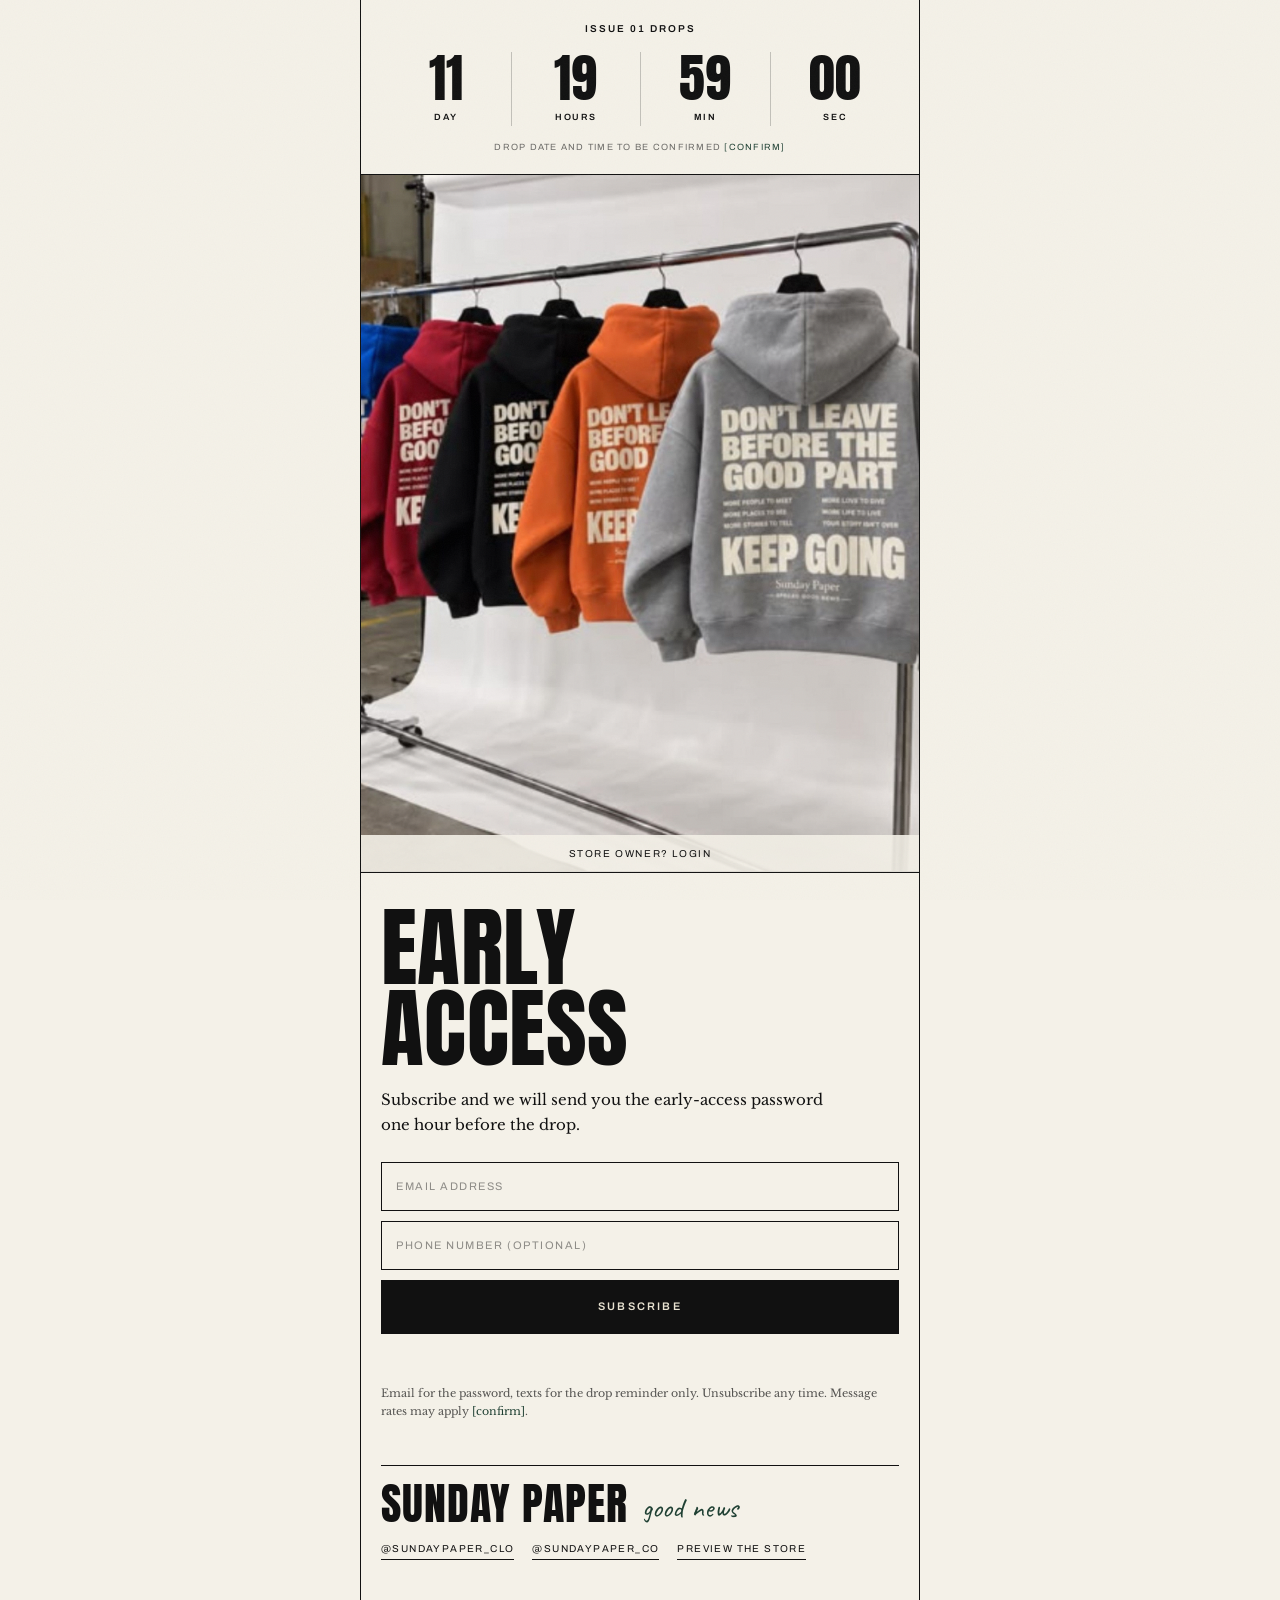
==== locked.html @ 2617ee7b "Preview build: site files only (no lead notes, no brief, no source originals)" ====
<!DOCTYPE html>
<html lang="en">
<head>
<meta charset="utf-8">
<meta name="viewport" content="width=device-width, initial-scale=1">
<title>Sunday Paper — Early Access</title>
<meta name="description" content="Issue 01 drops soon. Subscribe for the early-access password.">
<meta name="robots" content="noindex, nofollow">
<link rel="preconnect" href="https://fonts.googleapis.com">
<link rel="preconnect" href="https://fonts.gstatic.com" crossorigin>
<link href="https://fonts.googleapis.com/css2?family=Anton&family=Archivo:wght@400;500;600&family=Caveat:wght@400;500&family=Libre+Baskerville:ital,wght@0,400;0,700;1,400&family=Playfair+Display:ital,wght@0,400;0,700;0,900;1,400&display=swap" rel="stylesheet">
<link rel="stylesheet" href="styles.css">
</head>
<body data-page="locked">

<main class="locked">

  <!-- countdown -->
  <section class="locked__count">
    <p class="kicker locked__count-label">Issue 01 Drops</p>
    <div class="countdown" id="countdown">
      <div class="countdown__unit"><span class="countdown__num" id="cdDays">00</span><span class="countdown__lbl">Day</span></div>
      <div class="countdown__unit"><span class="countdown__num" id="cdHours">00</span><span class="countdown__lbl">Hours</span></div>
      <div class="countdown__unit"><span class="countdown__num" id="cdMins">00</span><span class="countdown__lbl">Min</span></div>
      <div class="countdown__unit"><span class="countdown__num" id="cdSecs">00</span><span class="countdown__lbl">Sec</span></div>
    </div>
    <p class="locked__count-note">Drop date and time to be confirmed <em>[confirm]</em></p>
  </section>

  <!-- campaign image -->
  <section class="locked__image">
    <div id="lockedImage"></div>
    <a class="locked__login" href="#" id="ownerLogin">Store owner? Login</a>
  </section>

  <!-- signup panel -->
  <section class="locked__panel">
    <h1 class="block-head locked__head">Early<br>Access</h1>
    <p class="locked__copy">Subscribe and we will send you the early-access password one hour before the drop.</p>

    <form class="stack-form" id="earlyForm" novalidate>
      <label class="visually-hidden" for="earlyEmail">Email address</label>
      <input type="email" id="earlyEmail" placeholder="EMAIL ADDRESS" autocomplete="email" required>
      <label class="visually-hidden" for="earlyPhone">Phone number</label>
      <input type="tel" id="earlyPhone" placeholder="PHONE NUMBER (OPTIONAL)" autocomplete="tel">
      <button class="btn btn--solid" type="submit">Subscribe</button>
    </form>
    <p class="form-msg" id="earlyMsg" role="status"></p>

    <p class="locked__fine">Email for the password, texts for the drop reminder only. Unsubscribe any time. Message rates may apply <em>[confirm]</em>.</p>

    <div class="locked__foot">
      <span class="locked__wordmark">Sunday Paper</span>
      <span class="script">good news</span>
    </div>
    <p class="locked__socials">
      <a href="https://instagram.com/sundaypaper_clo" target="_blank" rel="noopener">@sundaypaper_clo</a>
      <a href="https://tiktok.com/@sundaypaper_co" target="_blank" rel="noopener">@sundaypaper_co</a>
      <a href="index.html">Preview the store</a>
    </p>
  </section>

</main>

<script src="script.js"></script>
</body>
</html>
---- styles.css ----
/* ============================================================
   SUNDAY PAPER — storefront prototype
   Newsprint ground, hairline rules, no gradients / shadows / radii.
   ============================================================ */

/* ---------- tokens ---------- */
:root{
  --paper:#f4f1e8;
  --ink:#111111;
  --cream:#e8e2d0;
  --grey:#9a9a97;
  --forest:#1f4033;
  --slot:#e6e2d8;

  --rule:1px solid var(--ink);
  --rule-soft:1px solid rgba(17,17,17,.22);

  --font-block:'Anton','Haettenschweiler','Arial Narrow',Impact,sans-serif;
  --font-news:'Playfair Display','Times New Roman',serif;
  --font-body:'Libre Baskerville','Georgia',serif;
  --font-label:'Archivo','Helvetica Neue',Arial,sans-serif;
  --font-script:'Caveat','Segoe Script',cursive;
  --font-mono:ui-monospace,'SFMono-Regular',Menlo,Consolas,'Courier New',monospace;

  --header-h:56px;
  --dateline-h:30px;
  --gut:24px;
  --maxw:1360px;
  --fade:140ms linear;
}

/* ---------- reset ---------- */
*,*::before,*::after{box-sizing:border-box}
html{-webkit-text-size-adjust:100%}
body{
  margin:0;
  background:var(--paper);
  color:var(--ink);
  font-family:var(--font-body);
  font-size:16px;
  line-height:1.75;
  -webkit-font-smoothing:antialiased;
}
img{max-width:100%;display:block}
button{font:inherit;color:inherit;background:none;border:0;padding:0;cursor:pointer}
input{font:inherit;color:inherit}
a{color:inherit;text-decoration:none}
h1,h2,h3,h4,p,figure,ul,ol{margin:0}
ul{list-style:none;padding:0}
svg{fill:none;stroke:currentColor;stroke-width:1.2;stroke-linecap:square}

/* paper grain — stays under 4% */
body::after{
  content:"";position:fixed;inset:0;z-index:60;pointer-events:none;opacity:.035;
  background-image:url("data:image/svg+xml,%3Csvg xmlns='http://www.w3.org/2000/svg' width='160' height='160'%3E%3Cfilter id='n'%3E%3CfeTurbulence type='fractalNoise' baseFrequency='.85' numOctaves='3'/%3E%3C/filter%3E%3Crect width='160' height='160' filter='url(%23n)'/%3E%3C/svg%3E");
}

::selection{background:var(--ink);color:var(--cream)}
:focus-visible{outline:2px solid var(--forest);outline-offset:2px}

.visually-hidden{position:absolute;width:1px;height:1px;overflow:hidden;clip:rect(0 0 0 0);white-space:nowrap}
.skip-link{position:absolute;left:-9999px;top:0;background:var(--ink);color:var(--cream);padding:10px 16px;z-index:100}
.skip-link:focus{left:0}

/* ---------- type utilities ---------- */
.kicker{
  font-family:var(--font-label);font-size:10px;font-weight:600;
  letter-spacing:.2em;text-transform:uppercase;line-height:1.4;margin:0;
}
.label{
  font-family:var(--font-label);font-size:11px;font-weight:500;
  letter-spacing:.14em;text-transform:uppercase;line-height:1.5;
}
.script{font-family:var(--font-script);font-size:26px;line-height:1;letter-spacing:.01em}
.block-head{
  font-family:var(--font-block);font-weight:400;text-transform:uppercase;
  line-height:.92;letter-spacing:.005em;
}
.news-head{
  font-family:var(--font-news);font-weight:900;text-transform:uppercase;
  line-height:1.02;letter-spacing:-.01em;
}
.dateline-text{
  font-family:var(--font-news);font-size:12px;letter-spacing:.14em;
  text-transform:uppercase;font-style:italic;
}
.measure{max-width:65ch}

/* ---------- shell ---------- */
.wrap{max-width:var(--maxw);margin:0 auto;padding:0 var(--gut)}
.rule-top{border-top:var(--rule)}
.section{padding:56px 0}

/* section front: rule, small caps label, rule */
.section-front{display:flex;align-items:center;gap:16px;padding:18px 0 22px}
.section-front::before,.section-front::after{content:"";flex:1;height:1px;background:var(--ink)}
.section-front span{
  font-family:var(--font-news);font-size:13px;letter-spacing:.24em;
  text-transform:uppercase;font-weight:700;white-space:nowrap;
}

/* ---------- header ---------- */
.bar{
  position:sticky;top:0;z-index:50;background:var(--paper);
  border-bottom:var(--rule);height:var(--header-h);
}
.bar__inner{
  max-width:var(--maxw);margin:0 auto;padding:0 var(--gut);height:100%;
  display:flex;align-items:center;justify-content:space-between;gap:24px;
}
.lockup{display:flex;align-items:center;height:22px;flex:0 0 auto}
.lockup__type{
  font-family:var(--font-block);font-size:21px;line-height:22px;
  text-transform:uppercase;letter-spacing:.055em;white-space:nowrap;
}
.nav{display:flex;gap:22px;margin-left:auto}
.nav a{
  font-family:var(--font-label);font-size:11px;font-weight:500;letter-spacing:.16em;
  text-transform:uppercase;padding:4px 0;border-bottom:1px solid transparent;
  transition:color var(--fade),border-color var(--fade);
}
.nav a:hover,.nav a.is-active{color:var(--forest);border-bottom-color:var(--forest)}
.utility{display:flex;align-items:center;gap:14px}
.icon-btn{width:28px;height:28px;display:grid;place-items:center;position:relative;transition:color var(--fade)}
.icon-btn:hover{color:var(--forest)}
.icon-btn svg{width:19px;height:19px}
.icon-btn--menu{display:none}
.cart-count{
  position:absolute;top:-2px;right:-6px;min-width:15px;height:15px;padding:0 3px;
  background:var(--ink);color:var(--cream);font-family:var(--font-label);
  font-size:9px;letter-spacing:.04em;display:grid;place-items:center;
}

/* ---------- dateline ---------- */
.dateline{
  position:sticky;top:var(--header-h);z-index:49;background:var(--paper);
  border-bottom:var(--rule);height:var(--dateline-h);
  display:grid;grid-template-columns:1fr 1fr 1fr;align-items:center;
}
.dateline__cell{
  font-family:var(--font-news);font-size:11px;letter-spacing:.2em;
  text-transform:uppercase;text-align:center;font-variant:small-caps;
  padding:0 8px;overflow:hidden;white-space:nowrap;text-overflow:ellipsis;
}
.dateline__cell + .dateline__cell{border-left:var(--rule)}

/* ---------- mobile nav ---------- */
.mobile-nav{
  position:fixed;top:calc(var(--header-h) + var(--dateline-h));left:0;right:0;z-index:48;
  background:var(--paper);border-bottom:var(--rule);padding:8px var(--gut) 20px;
}
.mobile-nav a{
  display:block;padding:12px 0;border-bottom:var(--rule-soft);
  font-family:var(--font-label);font-size:13px;letter-spacing:.16em;text-transform:uppercase;
}

/* ---------- image placeholders ---------- */
.image-slot{
  position:relative;width:100%;background:var(--slot);
  aspect-ratio:var(--ratio,3 / 4);display:flex;align-items:center;justify-content:center;
  overflow:hidden;
}
.image-slot::after{content:"";position:absolute;inset:0;border:var(--rule);pointer-events:none}
.image-slot__cap{
  font-family:var(--font-mono);font-size:10px;letter-spacing:.1em;text-transform:uppercase;
  text-align:center;line-height:1.7;padding:0 14px;max-width:92%;color:rgba(17,17,17,.75);
}
.image-slot img{width:100%;height:100%;object-fit:cover}

/* ---------- buttons & links ---------- */
.btn{
  display:block;width:100%;text-align:center;padding:16px 20px;border:var(--rule);
  font-family:var(--font-label);font-size:11px;font-weight:600;letter-spacing:.2em;
  text-transform:uppercase;transition:background var(--fade),color var(--fade);
}
.btn--solid{background:var(--ink);color:var(--cream);border-color:var(--ink)}
.btn--solid:hover{background:var(--forest);border-color:var(--forest)}
.btn--ghost:hover{background:var(--ink);color:var(--cream)}
.btn[disabled]{opacity:.45;cursor:not-allowed}
.text-link{
  font-family:var(--font-label);font-size:11px;font-weight:600;letter-spacing:.2em;
  text-transform:uppercase;border-bottom:var(--rule);padding-bottom:3px;display:inline-block;
  transition:color var(--fade),border-color var(--fade);
}
.text-link:hover{color:var(--forest);border-bottom-color:var(--forest)}
.text-btn{
  font-family:var(--font-label);font-size:10px;font-weight:600;letter-spacing:.18em;
  text-transform:uppercase;border-bottom:var(--rule);padding-bottom:2px;
}
.text-btn:hover{color:var(--forest);border-bottom-color:var(--forest)}

/* ---------- forms ---------- */
input[type=email],input[type=text],input[type=tel],input[type=password],input[type=search]{
  width:100%;padding:14px 14px;background:transparent;border:var(--rule);border-radius:0;
  font-family:var(--font-label);font-size:11px;letter-spacing:.14em;text-transform:uppercase;
}
input::placeholder{color:rgba(17,17,17,.45)}
input.is-error{border-color:#8a2318;color:#8a2318}
.stack-form{display:grid;gap:10px}
.inline-form{display:flex;border:var(--rule);max-width:380px}
.inline-form input{border:0;flex:1}
.inline-form button{
  width:54px;display:grid;place-items:center;border-left:var(--rule);
  transition:background var(--fade),color var(--fade);
}
.inline-form button:hover{background:var(--ink);color:var(--cream)}
.inline-form button svg{width:22px;height:14px}
.form-msg{
  min-height:24px;margin-top:10px;font-family:var(--font-label);font-size:11px;
  letter-spacing:.12em;text-transform:uppercase;
}
.form-msg--err{color:#8a2318}
.form-msg--ok{display:flex;align-items:baseline;gap:10px;text-transform:none;letter-spacing:0;font-family:var(--font-body);font-size:14px}
.form-msg--ok .script{font-size:28px;color:var(--forest)}

/* ============================================================
   HOME
   ============================================================ */
.masthead{padding:52px 0 26px;text-align:center;border-bottom:var(--rule)}
.masthead__rule{height:1px;background:var(--ink);margin:0 auto}
.masthead__word{
  font-family:var(--font-block);font-size:clamp(46px,13.2vw,188px);line-height:.88;
  text-transform:uppercase;letter-spacing:.015em;padding:18px 0 14px;white-space:nowrap;
}
.masthead__tag{
  font-family:var(--font-news);font-size:clamp(11px,1.5vw,15px);letter-spacing:.34em;
  text-transform:uppercase;font-variant:small-caps;padding-top:16px;
}
.campaign{border-bottom:var(--rule)}
.campaign .image-slot::after{border-left:0;border-right:0;border-top:0}
.campaign__link{text-align:center;padding:26px 0;border-bottom:var(--rule)}

/* lead story */
.lead{display:grid;grid-template-columns:minmax(0,1fr) minmax(0,1fr);border-bottom:var(--rule)}
.lead__media{border-right:var(--rule);padding:32px;display:flex;align-items:center;justify-content:center}
.lead__media .image-slot{max-width:520px}
.lead__body{padding:40px 44px 44px;display:flex;flex-direction:column;justify-content:center}
.lead__kicker{margin-bottom:20px}
.lead__head{font-size:clamp(34px,4.6vw,66px);margin-bottom:26px}
.lead__list{
  display:grid;grid-template-columns:1fr 1fr;gap:6px 24px;
  border-top:var(--rule);border-bottom:var(--rule);padding:18px 0;margin-bottom:26px;
}
.lead__list li{
  font-family:var(--font-label);font-size:11px;font-weight:500;letter-spacing:.14em;
  text-transform:uppercase;line-height:1.9;
}
.lead__keep{font-size:clamp(40px,6vw,84px);color:var(--forest);margin-bottom:18px}
.lead__signoff{
  display:flex;align-items:center;gap:14px;
  font-family:var(--font-news);font-size:12px;letter-spacing:.26em;text-transform:uppercase;
  padding-bottom:28px;
}
.lead__signoff::after{content:"";flex:1;height:1px;background:var(--ink)}

/* colorway rack */
.rack{border-bottom:var(--rule);padding:0}
.rack__cap{
  text-align:center;padding:14px 16px;border-top:var(--rule);
  font-family:var(--font-label);font-size:10px;letter-spacing:.2em;text-transform:uppercase;
}

/* editorial band */
.editorial{background:var(--forest);color:var(--cream);padding:clamp(56px,9vw,120px) 0}
.editorial__inner{max-width:var(--maxw);margin:0 auto;padding:0 var(--gut)}
.editorial__kicker{opacity:.6;margin-bottom:26px}
.editorial__head{font-size:clamp(40px,8.4vw,132px)}

/* ============================================================
   PRODUCT GRID
   ============================================================ */
.filter-bar{
  position:sticky;top:calc(var(--header-h) + var(--dateline-h));z-index:45;
  background:var(--paper);border-bottom:var(--rule);
}
.filter-bar__inner{
  max-width:var(--maxw);margin:0 auto;padding:12px var(--gut);
  display:flex;align-items:center;gap:22px;
}
.filter-bar__count{margin-left:auto}
.dropdown{position:relative}
.dropdown__btn{
  font-family:var(--font-label);font-size:11px;font-weight:600;letter-spacing:.18em;
  text-transform:uppercase;display:flex;align-items:center;gap:8px;
}
.dropdown__btn:hover{color:var(--forest)}
.dropdown__btn svg{width:9px;height:9px}
.dropdown__panel{
  position:absolute;top:calc(100% + 12px);left:0;min-width:230px;background:var(--paper);
  border:var(--rule);padding:16px;z-index:46;
}
.dropdown__panel[hidden]{display:none}
.dropdown__group + .dropdown__group{margin-top:16px;padding-top:16px;border-top:var(--rule-soft)}
.dropdown__opt{
  display:flex;align-items:center;gap:10px;padding:5px 0;width:100%;text-align:left;
  font-family:var(--font-label);font-size:11px;letter-spacing:.12em;text-transform:uppercase;
}
.dropdown__opt:hover{color:var(--forest)}
.dropdown__box{width:11px;height:11px;border:var(--rule);flex:0 0 auto}
.dropdown__opt[aria-checked=true] .dropdown__box{background:var(--ink)}
.dropdown__clear{margin-top:14px;padding-top:14px;border-top:var(--rule-soft)}

.grid{
  display:grid;grid-template-columns:repeat(4,minmax(0,1fr));
  border-top:var(--rule);border-left:var(--rule);
}
.grid--4{grid-template-columns:repeat(4,minmax(0,1fr))}
.tile{
  border-right:var(--rule);border-bottom:var(--rule);padding:18px;
  display:flex;flex-direction:column;min-width:0;
}
.tile__media{position:relative;margin-bottom:14px}
.tile__media .image-slot{aspect-ratio:3 / 4}
.tile__flag{
  position:absolute;top:8px;left:8px;z-index:2;background:var(--paper);padding:3px 6px;
  font-family:var(--font-label);font-size:9px;font-weight:600;letter-spacing:.18em;text-transform:uppercase;
}
.tile__flag--sale{background:var(--forest);color:var(--cream)}
.tile__star{position:absolute;top:8px;right:8px;z-index:2;width:22px;height:22px;display:grid;place-items:center}
.tile__star svg{width:16px;height:16px;fill:none;transition:fill var(--fade)}
.tile__star[aria-pressed=true] svg{fill:var(--ink)}
.tile__add{
  position:absolute;left:8px;bottom:8px;z-index:2;width:24px;height:24px;
  border:var(--rule);background:var(--paper);display:grid;place-items:center;
  font-family:var(--font-label);font-size:14px;line-height:1;
  transition:background var(--fade),color var(--fade);
}
.tile__add:hover{background:var(--ink);color:var(--cream)}
.tile__dots{position:absolute;right:8px;bottom:8px;z-index:2;display:flex;gap:5px}
.tile__dot{width:6px;height:6px;border-radius:50%;border:1px solid var(--ink);background:transparent;padding:0}
.tile__dot.is-on{background:var(--ink)}
.tile--filler{padding:0}
.tile__name{
  display:block;font-family:var(--font-body);font-size:13px;line-height:1.5;margin-bottom:6px;
}
.tile__name:hover{color:var(--forest)}
.tile__price{font-family:var(--font-label);font-size:11px;letter-spacing:.14em;margin-bottom:10px}
.tile__swatches{display:flex;gap:6px;align-items:center;margin-top:auto;padding-top:6px}
.swatch{
  width:12px;height:12px;border-radius:50%;border:1px solid rgba(17,17,17,.5);display:block;padding:0;
}
.swatch--more{
  width:auto;height:12px;border:0;border-radius:0;font-family:var(--font-label);
  font-size:9px;letter-spacing:.08em;line-height:12px;
}
.grid-empty{padding:60px var(--gut);text-align:center}

.collection-head{padding:38px 0 6px}
.collection-head h1{font-size:clamp(32px,5vw,58px)}
.collection-head p{margin-top:12px;font-size:15px}

/* ============================================================
   PRODUCT DETAIL
   ============================================================ */
.pdp{display:grid;grid-template-columns:minmax(0,1.1fr) minmax(0,1fr);border-top:var(--rule)}
.pdp__media{border-right:var(--rule);padding:24px}
.pdp__media .image-slot{max-width:640px;margin-inline:auto}
.pdp__media > * + *{margin-top:24px}
.pdp__panel-wrap{padding:36px 40px 48px}
.pdp__panel{position:sticky;top:calc(var(--header-h) + var(--dateline-h) + 28px)}
.pdp__kicker{margin-bottom:16px}
.pdp__name{font-family:var(--font-news);font-size:clamp(26px,2.6vw,38px);font-weight:700;line-height:1.12}
.pdp__price{font-family:var(--font-label);font-size:13px;letter-spacing:.16em;margin:14px 0 26px}
.pdp__block{margin-bottom:24px}
.pdp__block-label{display:flex;justify-content:space-between;align-items:baseline;margin-bottom:12px}
.pdp__swatches{display:flex;gap:10px;flex-wrap:wrap}
.pdp__swatch{width:22px;height:22px;border-radius:50%;border:1px solid rgba(17,17,17,.45);padding:0;position:relative}
.pdp__swatch[aria-pressed=true]{box-shadow:0 0 0 1px var(--paper) inset,0 0 0 2px var(--ink)}
.pdp__sizes{display:grid;grid-template-columns:repeat(6,1fr);gap:8px}
.pdp__sizes--single{grid-template-columns:1fr}
.pdp__size{
  border:var(--rule);padding:12px 0;font-family:var(--font-label);font-size:11px;
  letter-spacing:.12em;text-transform:uppercase;transition:background var(--fade),color var(--fade);
}
.pdp__size:hover{background:var(--ink);color:var(--cream)}
.pdp__size[aria-pressed=true]{background:var(--ink);color:var(--cream)}
.pdp__size[disabled]{
  text-decoration:line-through;color:rgba(17,17,17,.35);border-color:rgba(17,17,17,.25);
  cursor:not-allowed;background:none;
}
.pdp__size[disabled]:hover{background:none;color:rgba(17,17,17,.35)}
.pdp__note{font-family:var(--font-label);font-size:10px;letter-spacing:.12em;text-transform:uppercase;margin-top:12px;color:rgba(17,17,17,.6)}
.acc{border-top:var(--rule);margin-top:34px}
.acc__item{border-bottom:var(--rule)}
.acc__btn{
  width:100%;display:flex;justify-content:space-between;align-items:center;gap:16px;
  padding:16px 0;font-family:var(--font-label);font-size:11px;font-weight:600;
  letter-spacing:.18em;text-transform:uppercase;text-align:left;
}
.acc__sign{font-size:15px;line-height:1}
.acc__body{padding:0 0 18px;font-size:14px;line-height:1.8;max-width:56ch}
.acc__body[hidden]{display:none}
.pdp__also{padding-top:8px}

/* ============================================================
   ABOUT + INFO
   ============================================================ */
.opinion{max-width:920px;margin:0 auto;padding:48px var(--gut) 80px}
.opinion__head{font-size:clamp(40px,6.4vw,86px);margin:18px 0 20px}
.opinion__dateline{
  border-top:var(--rule);border-bottom:var(--rule);padding:12px 0;margin-bottom:34px;
  display:flex;flex-wrap:wrap;gap:6px 22px;
}
.opinion__cols{columns:2;column-gap:44px;column-rule:var(--rule-soft);font-size:15px;line-height:1.85}
.opinion__cols p{margin-bottom:18px;break-inside:avoid-column}
.opinion__cols p:first-child::first-letter{
  font-family:var(--font-news);font-size:58px;line-height:.82;float:left;padding:6px 10px 0 0;font-weight:700;
}
.pullquote{
  border-top:var(--rule);border-bottom:var(--rule);padding:22px 0;margin:30px 0;
  font-family:var(--font-news);font-size:clamp(22px,3vw,34px);line-height:1.22;
  font-style:italic;text-align:center;break-inside:avoid;
}
.opinion figure{margin:36px 0;max-width:460px}
.opinion figcaption{
  font-family:var(--font-label);font-size:10px;letter-spacing:.16em;text-transform:uppercase;
  padding-top:10px;border-top:var(--rule-soft);margin-top:10px;
}
.info{max-width:760px;margin:0 auto;padding:48px var(--gut) 90px}
.info h1{font-family:var(--font-news);font-weight:900;font-size:clamp(28px,4vw,44px);text-transform:uppercase;line-height:1.05;margin:14px 0 24px}
.info h2{font-family:var(--font-label);font-size:11px;font-weight:600;letter-spacing:.18em;text-transform:uppercase;margin:30px 0 10px}
.info p{margin-bottom:16px;font-size:15px;max-width:65ch}
.info hr{border:0;border-top:var(--rule);margin:26px 0}

/* ============================================================
   FOOTER
   ============================================================ */
.footer{border-top:var(--rule);margin-top:0}
.footer__top{
  max-width:var(--maxw);margin:0 auto;padding:54px var(--gut) 44px;
  display:grid;grid-template-columns:minmax(0,1fr) minmax(0,1.3fr);gap:48px;
}
.footer__note{font-size:14px;margin:12px 0 18px;max-width:34ch}
.footer__cols{display:grid;grid-template-columns:repeat(3,1fr);gap:28px}
.footer__col a{
  display:block;font-family:var(--font-label);font-size:11px;letter-spacing:.1em;
  padding:6px 0;transition:color var(--fade);
}
.footer__col .kicker{margin-bottom:10px;padding-bottom:10px;border-bottom:var(--rule)}
.footer__col a:hover{color:var(--forest)}
.footer__legal{
  max-width:var(--maxw);margin:0 auto;padding:14px var(--gut);border-top:var(--rule);
  display:flex;flex-wrap:wrap;gap:8px 24px;justify-content:space-between;
  font-family:var(--font-label);font-size:10px;letter-spacing:.1em;text-transform:uppercase;
}
.footer__legal em{font-style:normal;color:var(--forest)}
.footer__mark{
  border-top:var(--rule);overflow:hidden;position:relative;height:clamp(52px,7.6vw,108px);
  display:flex;align-items:flex-start;gap:24px;padding:0 var(--gut);
}
.footer__wordmark{
  font-family:var(--font-block);text-transform:uppercase;letter-spacing:.01em;
  font-size:clamp(66px,15vw,210px);line-height:1;white-space:nowrap;
}
.footer__script{color:var(--forest);font-size:clamp(22px,3vw,40px);padding-top:14px;white-space:nowrap}

/* ============================================================
   DRAWER / OVERLAYS
   ============================================================ */
.scrim{position:fixed;inset:0;background:rgba(17,17,17,.4);z-index:55;opacity:0;transition:opacity var(--fade)}
.scrim.is-open{opacity:1}
.drawer{
  position:fixed;top:0;right:0;bottom:0;width:min(420px,92vw);background:var(--paper);
  border-left:var(--rule);z-index:56;display:flex;flex-direction:column;
  transform:translateX(100%);transition:transform 160ms linear;visibility:hidden;
}
.drawer.is-open{transform:none;visibility:visible}
.drawer__head{display:flex;justify-content:space-between;align-items:center;padding:18px 22px;border-bottom:var(--rule)}
.drawer__body{flex:1;overflow-y:auto}
.drawer__empty{padding:40px 22px;font-size:14px}
.cart-item{display:grid;grid-template-columns:72px 1fr;gap:16px;padding:18px 22px;border-bottom:var(--rule)}
.cart-item .image-slot{aspect-ratio:3 / 4}
.cart-item .image-slot__cap{font-size:7px;letter-spacing:.06em;line-height:1.5}
.cart-item__name{font-size:13px;line-height:1.45}
.cart-item__meta{font-family:var(--font-label);font-size:10px;letter-spacing:.12em;text-transform:uppercase;margin:6px 0 10px;color:rgba(17,17,17,.7)}
.cart-item__row{display:flex;align-items:center;justify-content:space-between;gap:12px}
.qty{display:flex;border:var(--rule);width:max-content}
.qty button{width:26px;height:26px;display:grid;place-items:center;font-family:var(--font-label);font-size:13px;transition:background var(--fade),color var(--fade)}
.qty button:hover{background:var(--ink);color:var(--cream)}
.qty span{width:30px;display:grid;place-items:center;font-family:var(--font-label);font-size:11px;border-left:var(--rule);border-right:var(--rule)}
.cart-item__price{font-family:var(--font-label);font-size:11px;letter-spacing:.12em}
.cart-item__remove{font-family:var(--font-label);font-size:9px;letter-spacing:.14em;text-transform:uppercase;border-bottom:1px solid var(--ink);margin-top:10px;display:inline-block}
.drawer__foot{border-top:var(--rule);padding:18px 22px 22px}
.drawer__row{display:flex;justify-content:space-between;margin-bottom:10px}
.drawer__note{font-size:12px;line-height:1.6;margin-bottom:16px;color:rgba(17,17,17,.75)}
.drawer__note em{font-style:normal;color:var(--forest)}
.drawer__script{text-align:center;padding-top:14px;color:var(--forest)}

.overlay{
  position:fixed;top:0;left:0;right:0;z-index:57;background:var(--paper);border-bottom:var(--rule);
  transform:translateY(-100%);transition:transform 160ms linear;visibility:hidden;
}
.overlay.is-open{transform:none;visibility:visible}
.overlay__inner{max-width:var(--maxw);margin:0 auto;padding:22px var(--gut) 34px}
.overlay--narrow .overlay__inner{max-width:460px}
.overlay__head{display:flex;justify-content:space-between;align-items:center;margin-bottom:16px}
.overlay__note{font-size:12px;margin-top:14px;color:rgba(17,17,17,.75)}
.overlay__note em{font-style:normal;color:var(--forest)}
.search-results{margin-top:20px;max-height:46vh;overflow-y:auto;border-top:var(--rule-soft)}
.search-results a{
  display:flex;justify-content:space-between;gap:16px;padding:12px 0;border-bottom:var(--rule-soft);
  font-size:14px;transition:color var(--fade);
}
.search-results a:hover{color:var(--forest)}
.search-results .label{color:rgba(17,17,17,.7)}
.search-results__empty{padding:14px 0;font-size:14px}

/* ============================================================
   LOCKED DROP PAGE
   ============================================================ */
body[data-page=locked]{background:var(--paper)}
.locked{max-width:560px;margin:0 auto;border-left:var(--rule);border-right:var(--rule);min-height:100vh}
.locked__count{padding:22px 20px 18px;border-bottom:var(--rule);text-align:center}
.locked__count-label{margin-bottom:16px}
.countdown{display:grid;grid-template-columns:repeat(4,1fr)}
.countdown__unit{display:flex;flex-direction:column;align-items:center;gap:6px}
.countdown__unit + .countdown__unit{border-left:var(--rule-soft)}
.countdown__num{font-family:var(--font-block);font-size:clamp(34px,10vw,52px);line-height:1;font-variant-numeric:tabular-nums}
.countdown__lbl{font-family:var(--font-label);font-size:9px;font-weight:600;letter-spacing:.2em;text-transform:uppercase}
.locked__count-note{font-family:var(--font-label);font-size:9px;letter-spacing:.14em;text-transform:uppercase;margin-top:14px;color:rgba(17,17,17,.6)}
.locked__count-note em{font-style:normal;color:var(--forest)}
.locked__image{position:relative;border-bottom:var(--rule)}
.locked__image .image-slot::after{border-left:0;border-right:0;border-top:0}
.locked__login{
  position:absolute;left:0;right:0;bottom:0;text-align:center;padding:10px;
  font-family:var(--font-label);font-size:10px;letter-spacing:.16em;text-transform:uppercase;
  background:rgba(244,241,232,.9);
}
.locked__panel{padding:34px 20px 48px}
.locked__head{font-size:clamp(52px,16vw,88px);margin-bottom:18px}
.locked__copy{font-size:15px;line-height:1.7;margin-bottom:24px;max-width:42ch}
.locked__fine{font-size:11px;line-height:1.7;margin-top:16px;color:rgba(17,17,17,.7)}
.locked__fine em{font-style:normal;color:var(--forest)}
.locked__foot{display:flex;align-items:flex-end;gap:14px;margin-top:44px;padding-top:18px;border-top:var(--rule);overflow:hidden}
.locked__wordmark{font-family:var(--font-block);font-size:clamp(30px,9vw,44px);text-transform:uppercase;line-height:.9;letter-spacing:.02em;white-space:nowrap}
.locked__foot .script{color:var(--forest);font-size:28px;padding-bottom:2px}
.locked__socials{display:flex;flex-wrap:wrap;gap:8px 18px;margin-top:16px}
.locked__socials a{font-family:var(--font-label);font-size:10px;letter-spacing:.14em;text-transform:uppercase;border-bottom:1px solid var(--ink);padding-bottom:2px}

/* ============================================================
   RESPONSIVE
   ============================================================ */
@media (max-width:1080px){
  .nav{gap:16px}
  .nav a{font-size:10px;letter-spacing:.12em}
  .lead__body{padding:32px}
}

@media (max-width:860px){
  :root{--header-h:52px;--gut:16px}
  .icon-btn--menu{display:grid}
  .nav{display:none}
  .masthead{padding:34px 0 20px}
  .masthead__word{font-size:clamp(38px,13.5vw,86px)}
  .lead{grid-template-columns:1fr}
  .lead__media{border-right:0;border-bottom:var(--rule);padding:20px}
  .lead__body{padding:28px 16px 34px}
  .lead__list{grid-template-columns:1fr}
  .grid,.grid--4{grid-template-columns:repeat(2,minmax(0,1fr))}
  .tile--filler-desktop{display:none}
  .tile{padding:12px}
  .pdp{grid-template-columns:1fr}
  /* phone: the front / back / detail set becomes one swipeable strip
     instead of three screens of scrolling */
  .pdp__media{
    border-right:0;border-bottom:var(--rule);padding:16px;
    display:flex;gap:10px;overflow-x:auto;scroll-snap-type:x mandatory;
    -webkit-overflow-scrolling:touch;
  }
  .pdp__media > *{flex:0 0 86%;scroll-snap-align:center}
  .pdp__media > * + *{margin-top:0}
  .pdp__media .image-slot{max-width:none}
  .pdp__panel-wrap{padding:26px 16px 40px}
  .pdp__panel{position:static}
  .pdp__sizes{grid-template-columns:repeat(3,1fr)}
  .pdp__sizes--single{grid-template-columns:1fr}
  .opinion__cols{columns:1}
  .footer__top{grid-template-columns:1fr;gap:34px;padding:38px var(--gut) 30px}
  .footer__cols{grid-template-columns:1fr 1fr;gap:20px}
  .dateline__cell{font-size:9px;letter-spacing:.12em}
  .section{padding:34px 0}
}

@media (max-width:560px){
  .footer__cols{grid-template-columns:1fr}
  .filter-bar__inner{gap:16px}
  .locked{border-left:0;border-right:0}
}

/* ---------- motion ---------- */
@media (prefers-reduced-motion:reduce){
  *,*::before,*::after{transition-duration:.01ms !important;animation-duration:.01ms !important}
  html{scroll-behavior:auto}
}
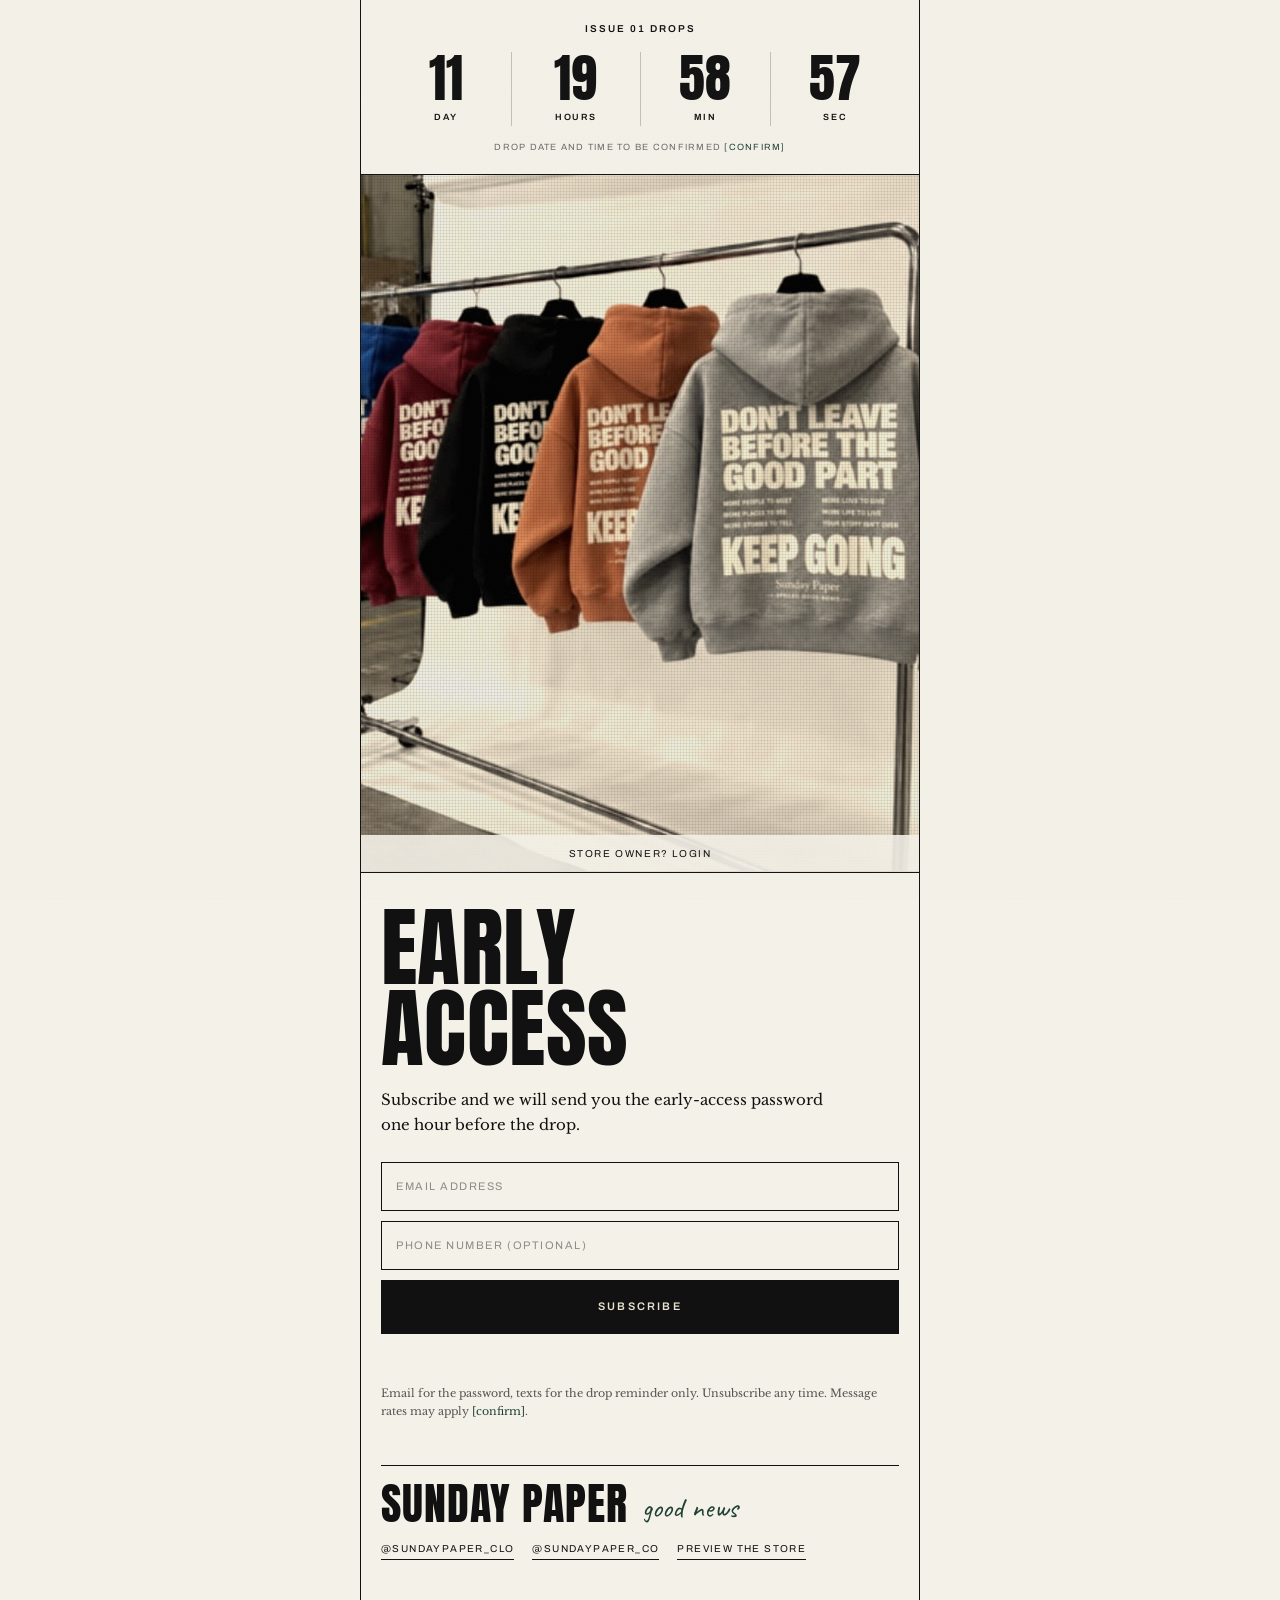
==== commit 0376c365: "Preview: newsprint treatment, single full-rack hero Co-Authored-By: Claude Opus 5 (1M context) <nore" ====
--- a/locked.html
+++ b/locked.html
@@ -28,7 +28,7 @@
   </section>
 
   <!-- campaign image -->
-  <section class="locked__image">
+  <section class="locked__image press">
     <div id="lockedImage"></div>
     <a class="locked__login" href="#" id="ownerLogin">Store owner? Login</a>
   </section>
--- a/styles.css
+++ b/styles.css
@@ -231,10 +231,15 @@
 .campaign__link{text-align:center;padding:26px 0;border-bottom:var(--rule)}
 
 /* lead story */
-.lead{display:grid;grid-template-columns:minmax(0,1fr) minmax(0,1fr);border-bottom:var(--rule)}
-.lead__media{border-right:var(--rule);padding:32px;display:flex;align-items:center;justify-content:center}
-.lead__media .image-slot{max-width:520px}
-.lead__body{padding:40px 44px 44px;display:flex;flex-direction:column;justify-content:center}
+.lead{border-bottom:var(--rule)}
+/* full-bleed band, same width as the colorway rack strip */
+.lead__media{border-bottom:var(--rule);background:var(--paper)}
+.lead__media .image-slot::after{border:0}
+.lead__body{
+  max-width:var(--maxw);margin:0 auto;padding:44px var(--gut) 48px;
+  display:grid;grid-template-columns:minmax(0,1fr) minmax(0,1.15fr);gap:0 56px;align-items:start;
+}
+.lead__col + .lead__col{border-left:var(--rule);padding-left:56px}
 .lead__kicker{margin-bottom:20px}
 .lead__head{font-size:clamp(34px,4.6vw,66px);margin-bottom:26px}
 .lead__list{
@@ -255,6 +260,33 @@
 
 /* colorway rack */
 .rack{border-bottom:var(--rule);padding:0}
+
+/* ---------- editorial bands: edge to edge, but capped so a wide monitor
+   does not turn the page into one giant photo ---------- */
+.lead__media .image-slot{aspect-ratio:auto;height:clamp(220px,34vw,540px)}
+.lead__media .image-slot img{object-fit:contain}
+
+/* ---------- newsprint treatment (editorial photos only; product shots stay true-colour) ----------
+   faded ink, a halftone dot screen and a little paper grain. Multiply blending prints the
+   photo onto the page colour, so white studio backgrounds become newsprint. */
+.press .image-slot{background:var(--paper)}
+/* on very wide monitors, stop the bands growing and set them in the page like a newspaper photo */
+@media (min-width:1601px){
+  .campaign .image-slot,.lead__media .image-slot{max-width:1600px;margin-inline:auto}
+  .campaign .image-slot::after,.lead__media .image-slot::after{border:var(--rule);border-top:0;border-bottom:0}
+}
+.press .image-slot img{
+  mix-blend-mode:multiply;
+  filter:sepia(.28) saturate(.78) contrast(1.12) brightness(1.04);
+}
+.press .image-slot::before{
+  content:"";position:absolute;inset:0;z-index:1;pointer-events:none;
+  background-image:
+    radial-gradient(circle,rgba(17,17,17,.85) 0 .75px,transparent 1.15px),
+    url("data:image/svg+xml,%3Csvg xmlns='http://www.w3.org/2000/svg' width='180' height='180'%3E%3Cfilter id='n'%3E%3CfeTurbulence type='fractalNoise' baseFrequency='.9' numOctaves='2'/%3E%3C/filter%3E%3Crect width='180' height='180' filter='url(%23n)'/%3E%3C/svg%3E");
+  background-size:3px 3px,180px 180px;
+  mix-blend-mode:multiply;opacity:.2;
+}
 .rack__cap{
   text-align:center;padding:14px 16px;border-top:var(--rule);
   font-family:var(--font-label);font-size:10px;letter-spacing:.2em;text-transform:uppercase;
@@ -524,7 +556,7 @@
 .locked__login{
   position:absolute;left:0;right:0;bottom:0;text-align:center;padding:10px;
   font-family:var(--font-label);font-size:10px;letter-spacing:.16em;text-transform:uppercase;
-  background:rgba(244,241,232,.9);
+  background:rgba(244,241,232,.9);z-index:2;
 }
 .locked__panel{padding:34px 20px 48px}
 .locked__head{font-size:clamp(52px,16vw,88px);margin-bottom:18px}
@@ -543,7 +575,6 @@
 @media (max-width:1080px){
   .nav{gap:16px}
   .nav a{font-size:10px;letter-spacing:.12em}
-  .lead__body{padding:32px}
 }
 
 @media (max-width:860px){
@@ -552,9 +583,13 @@
   .nav{display:none}
   .masthead{padding:34px 0 20px}
   .masthead__word{font-size:clamp(38px,13.5vw,86px)}
-  .lead{grid-template-columns:1fr}
-  .lead__media{border-right:0;border-bottom:var(--rule);padding:20px}
-  .lead__body{padding:28px 16px 34px}
+  /* a 21:9 band is too short on a phone — use a taller frame of the same photo */
+  .lead__media .image-slot{height:auto;aspect-ratio:16 / 10}
+  .lead__media .image-slot img{object-fit:cover}
+  .campaign .image-slot{aspect-ratio:16 / 9}
+  .campaign .image-slot img{object-position:62% 50%}
+  .lead__body{grid-template-columns:1fr;padding:28px 16px 34px}
+  .lead__col + .lead__col{border-left:0;padding-left:0}
   .lead__list{grid-template-columns:1fr}
   .grid,.grid--4{grid-template-columns:repeat(2,minmax(0,1fr))}
   .tile--filler-desktop{display:none}
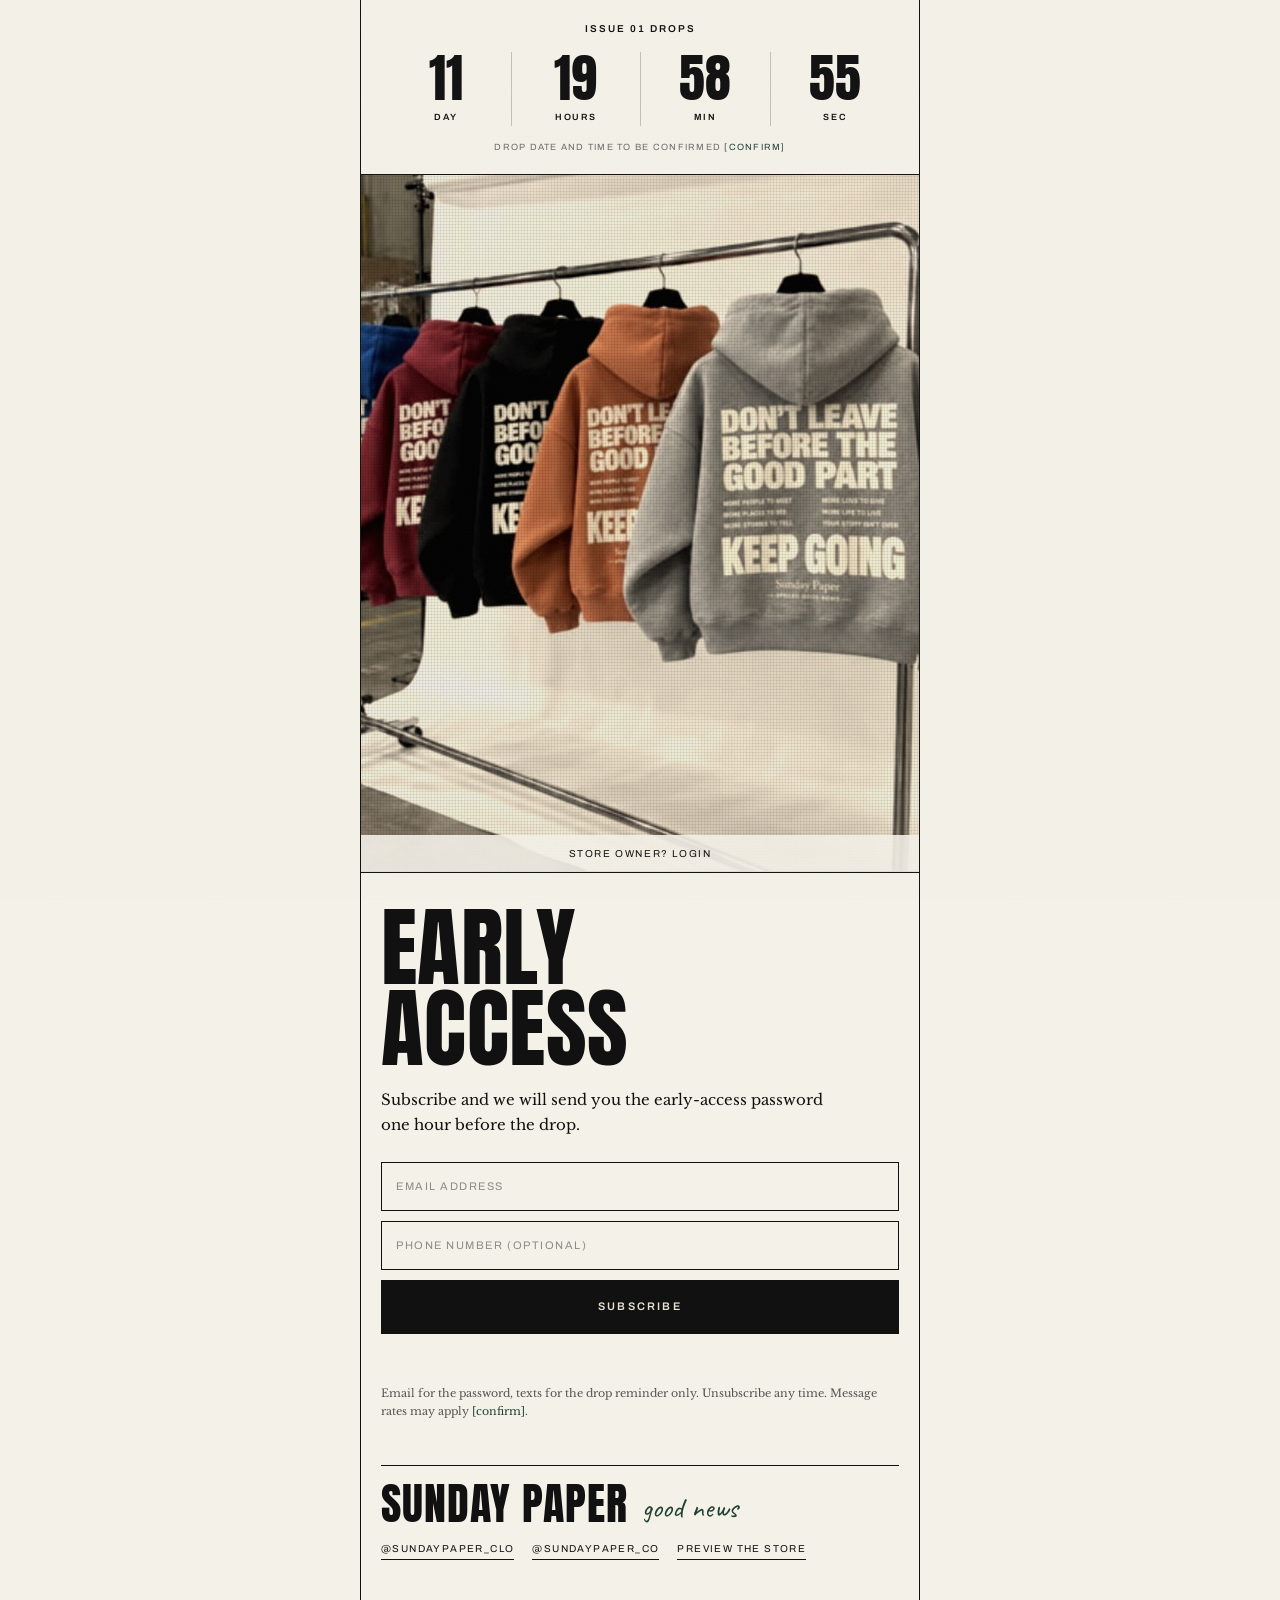
==== commit c9127b2b: "Preview: newspaper print animations Co-Authored-By: Claude Opus 5 (1M context) <noreply@anthropic.co" ====
--- a/locked.html
+++ b/locked.html
@@ -35,7 +35,7 @@
 
   <!-- signup panel -->
   <section class="locked__panel">
-    <h1 class="block-head locked__head">Early<br>Access</h1>
+    <h1 class="block-head locked__head stamp">Early<br>Access</h1>
     <p class="locked__copy">Subscribe and we will send you the early-access password one hour before the drop.</p>
 
     <form class="stack-form" id="earlyForm" novalidate>
--- a/styles.css
+++ b/styles.css
@@ -223,6 +223,7 @@
   text-transform:uppercase;letter-spacing:.015em;padding:18px 0 14px;white-space:nowrap;
 }
 .masthead__tag{
+  display:table;margin:0 auto;   /* shrink to the text so the typewriter reveal starts at the first letter */
   font-family:var(--font-news);font-size:clamp(11px,1.5vw,15px);letter-spacing:.34em;
   text-transform:uppercase;font-variant:small-caps;padding-top:16px;
 }
@@ -277,12 +278,13 @@
 }
 .press .image-slot img{
   mix-blend-mode:multiply;
-  filter:sepia(.28) saturate(.78) contrast(1.12) brightness(1.04);
+  /* same function order as the "undeveloped" state in the motion block, so it can animate */
+  filter:sepia(.28) saturate(.78) contrast(1.12) brightness(1.04) grayscale(0);
 }
 .press .image-slot::before{
   content:"";position:absolute;inset:0;z-index:1;pointer-events:none;
   background-image:
-    radial-gradient(circle,rgba(17,17,17,.85) 0 .75px,transparent 1.15px),
+    radial-gradient(circle closest-side,rgba(17,17,17,.85) 0 50%,transparent 78%),
     url("data:image/svg+xml,%3Csvg xmlns='http://www.w3.org/2000/svg' width='180' height='180'%3E%3Cfilter id='n'%3E%3CfeTurbulence type='fractalNoise' baseFrequency='.9' numOctaves='2'/%3E%3C/filter%3E%3Crect width='180' height='180' filter='url(%23n)'/%3E%3C/svg%3E");
   background-size:3px 3px,180px 180px;
   mix-blend-mode:multiply;opacity:.2;
@@ -627,3 +629,118 @@
   *,*::before,*::after{transition-duration:.01ms !important;animation-duration:.01ms !important}
   html{scroll-behavior:auto}
 }
+
+/* ---------- classified ad tile (front page "New Issue" row) ---------- */
+.tile__ad{
+  position:relative;aspect-ratio:3 / 4;margin-bottom:14px;border:var(--rule);
+  outline:1px solid var(--ink);outline-offset:-5px;           /* double rule, like a boxed ad */
+  display:flex;flex-direction:column;justify-content:center;gap:14px;padding:24px 22px;
+  transition:background var(--fade),color var(--fade);
+}
+.tile__ad:hover{background:var(--ink);color:var(--cream)}
+.tile__ad:hover .text-link{border-color:var(--cream)}
+.tile__ad-head{font-size:clamp(28px,2.6vw,42px)}
+.tile__ad-rule{height:1px;background:currentColor;width:48px}
+.tile__ad-copy{font-size:13px;line-height:1.6;max-width:24ch}
+.tile__ad .text-link{align-self:flex-start}
+@media (max-width:860px){
+  .tile__ad{padding:16px 14px;gap:10px}
+  .tile__ad-head{font-size:clamp(20px,6vw,28px)}
+  .tile__ad-copy{font-size:11px}
+}
+
+/* ============================================================
+   MOTION — newspaper print effects
+   Everything below only applies when <html> has the `motion` class
+   (JS on, reduced motion not requested). Elements only hide once JS
+   has registered them (`.rv`), and each effect plays once.
+   ============================================================ */
+
+/* ink-stamp: presses onto the page with a little blur, like a fresh impression */
+.motion .masthead__word{animation:sp-stamp 700ms cubic-bezier(.2,.9,.3,1) both}
+.motion .masthead__rule{animation:sp-rule 800ms cubic-bezier(.6,0,.2,1) 120ms both}
+.motion .masthead__tag{animation:sp-type 1500ms steps(31,end) 650ms both}
+
+@keyframes sp-stamp{
+  0%{opacity:0;transform:scale(1.07);filter:blur(5px)}
+  60%{opacity:1;filter:blur(.6px)}
+  100%{opacity:1;transform:none;filter:none}
+}
+@keyframes sp-rule{from{transform:scaleX(0)}to{transform:scaleX(1)}}
+@keyframes sp-type{from{clip-path:inset(0 100% 0 0)}to{clip-path:inset(0 0 0 0)}}
+
+.motion .stamp.rv{transition:opacity 520ms ease-out,transform 620ms cubic-bezier(.2,.9,.3,1),filter 620ms ease-out}
+.motion .stamp.rv:not(.is-in){opacity:0;transform:scale(1.06);filter:blur(4px)}
+
+/* photos develop: coarse black-and-white halftone settling into the finished print */
+.motion .press.rv .image-slot img{transition:filter 1600ms ease-out,opacity 900ms ease-out}
+.motion .press.rv .image-slot::before{transition:background-size 1600ms cubic-bezier(.3,.6,.2,1),opacity 1600ms ease-out}
+.motion .press.rv:not(.is-in) .image-slot img{
+  opacity:.35;filter:sepia(0) saturate(0) contrast(1.7) brightness(1.12) grayscale(1);
+}
+.motion .press.rv:not(.is-in) .image-slot::before{background-size:11px 11px,180px 180px;opacity:.55}
+
+/* section fronts: the rules run out from the label */
+.motion .section-front.rv::before{transform-origin:right center}
+.motion .section-front.rv::after{transform-origin:left center}
+.motion .section-front.rv::before,.motion .section-front.rv::after{transition:transform 900ms cubic-bezier(.6,0,.2,1)}
+.motion .section-front.rv span{transition:opacity 500ms ease-out 200ms}
+.motion .section-front.rv:not(.is-in)::before,.motion .section-front.rv:not(.is-in)::after{transform:scaleX(0)}
+.motion .section-front.rv:not(.is-in) span{opacity:0}
+
+/* product grids: tiles come off the press one after another */
+.motion .grid.rv > .tile{transition:opacity 560ms ease-out,transform 560ms cubic-bezier(.2,.9,.3,1)}
+.motion .grid.rv:not(.is-in) > .tile{opacity:0;transform:translateY(14px)}
+.motion .grid.rv > .tile:nth-child(2){transition-delay:90ms}
+.motion .grid.rv > .tile:nth-child(3){transition-delay:180ms}
+.motion .grid.rv > .tile:nth-child(4){transition-delay:270ms}
+.motion .grid.rv > .tile:nth-child(5){transition-delay:360ms}
+.motion .grid.rv > .tile:nth-child(6){transition-delay:450ms}
+.motion .grid.rv > .tile:nth-child(n+7){transition-delay:540ms}
+
+/* lead story: headline stamps, the print lines set one by one, KEEP GOING lands last */
+.motion .lead__body.rv .lead__head,.motion .lead__body.rv .lead__keep{
+  transition:opacity 520ms ease-out,transform 620ms cubic-bezier(.2,.9,.3,1),filter 620ms ease-out}
+.motion .lead__body.rv .lead__keep{transition-delay:780ms}
+.motion .lead__body.rv:not(.is-in) .lead__head,.motion .lead__body.rv:not(.is-in) .lead__keep{
+  opacity:0;transform:scale(1.06);filter:blur(4px)}
+.motion .lead__body.rv .lead__list li{transition:opacity 380ms ease-out,transform 380ms ease-out}
+.motion .lead__body.rv:not(.is-in) .lead__list li{opacity:0;transform:translateY(6px)}
+.motion .lead__body.rv .lead__list li:nth-child(1){transition-delay:220ms}
+.motion .lead__body.rv .lead__list li:nth-child(2){transition-delay:300ms}
+.motion .lead__body.rv .lead__list li:nth-child(3){transition-delay:380ms}
+.motion .lead__body.rv .lead__list li:nth-child(4){transition-delay:460ms}
+.motion .lead__body.rv .lead__list li:nth-child(5){transition-delay:540ms}
+.motion .lead__body.rv .lead__list li:nth-child(6){transition-delay:620ms}
+.motion .lead__body.rv .lead__signoff::after{transform-origin:left center;transition:transform 900ms cubic-bezier(.6,0,.2,1) 1000ms}
+.motion .lead__body.rv:not(.is-in) .lead__signoff::after{transform:scaleX(0)}
+
+/* editorial band: each line stamped in turn */
+.editorial__head .ln{display:block}
+.motion .editorial__head.rv .ln{transition:opacity 520ms ease-out,transform 640ms cubic-bezier(.2,.9,.3,1),filter 640ms ease-out}
+.motion .editorial__head.rv .ln:nth-child(2){transition-delay:260ms}
+.motion .editorial__head.rv .ln:nth-child(3){transition-delay:520ms}
+.motion .editorial__head.rv:not(.is-in) .ln{opacity:0;transform:scale(1.08);filter:blur(5px)}
+
+/* countdown: numerals drop into place like hand-set type */
+.motion .countdown__num.flip{animation:sp-flip 260ms cubic-bezier(.2,.9,.3,1)}
+@keyframes sp-flip{from{opacity:0;transform:translateY(-40%)}to{opacity:1;transform:none}}
+
+/* ---------- wire-service ticker ---------- */
+.wire{
+  display:flex;align-items:stretch;border-top:var(--rule);border-bottom:var(--rule);
+  outline:1px solid var(--ink);outline-offset:-4px;          /* double rule, like tape off a teleprinter */
+  background:var(--paper);overflow:hidden;
+}
+.wire__label{
+  flex:0 0 auto;display:flex;align-items:center;padding:0 18px;background:var(--ink);color:var(--cream);
+  font-family:var(--font-news);font-size:12px;font-weight:700;letter-spacing:.24em;text-transform:uppercase;
+}
+.wire__window{flex:1;overflow:hidden;padding:14px 0}
+.wire__track{display:flex;width:max-content}
+.wire__run{display:flex;align-items:center;gap:22px;padding-right:22px;white-space:nowrap;
+  font-family:var(--font-label);font-size:11px;font-weight:600;letter-spacing:.22em;text-transform:uppercase}
+.wire__dot{font-size:7px;color:var(--forest)}
+.motion .wire__track{animation:sp-wire 60s linear infinite}
+.wire:hover .wire__track{animation-play-state:paused}
+@keyframes sp-wire{to{transform:translateX(-50%)}}
